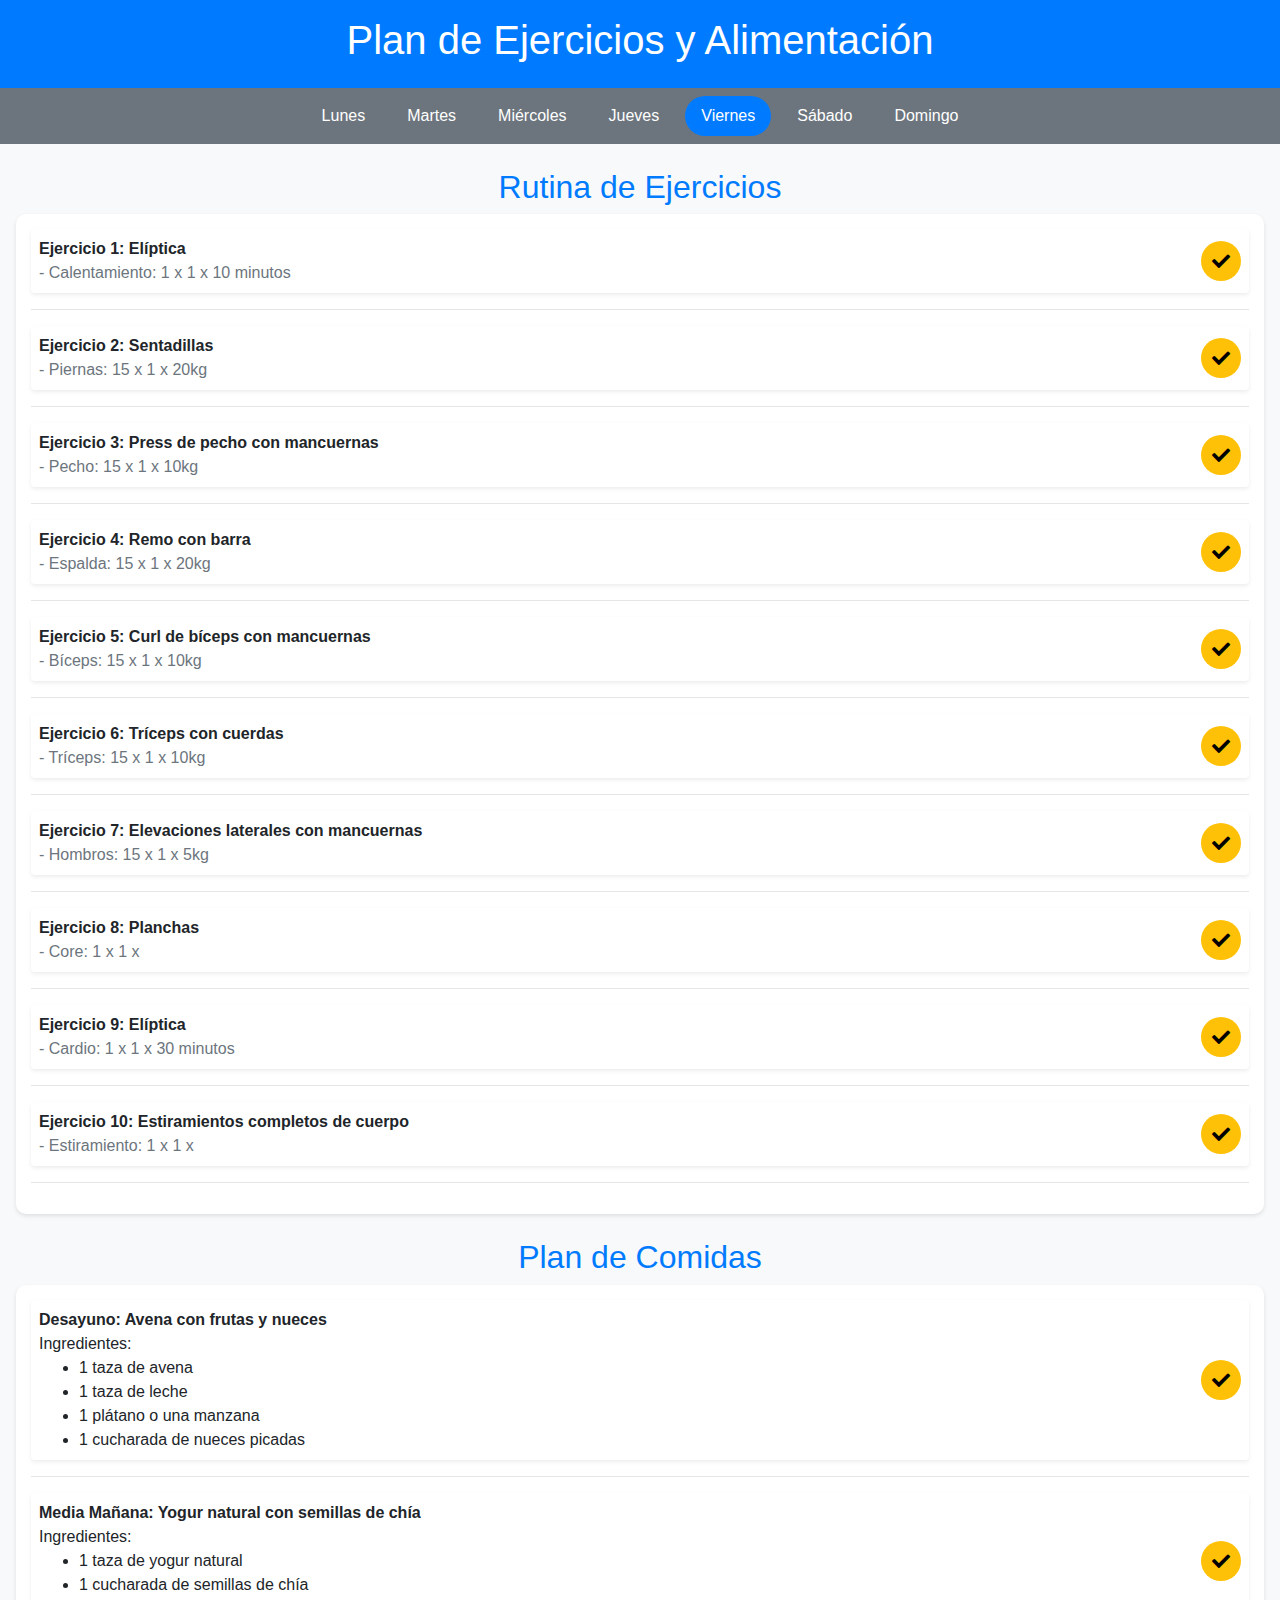
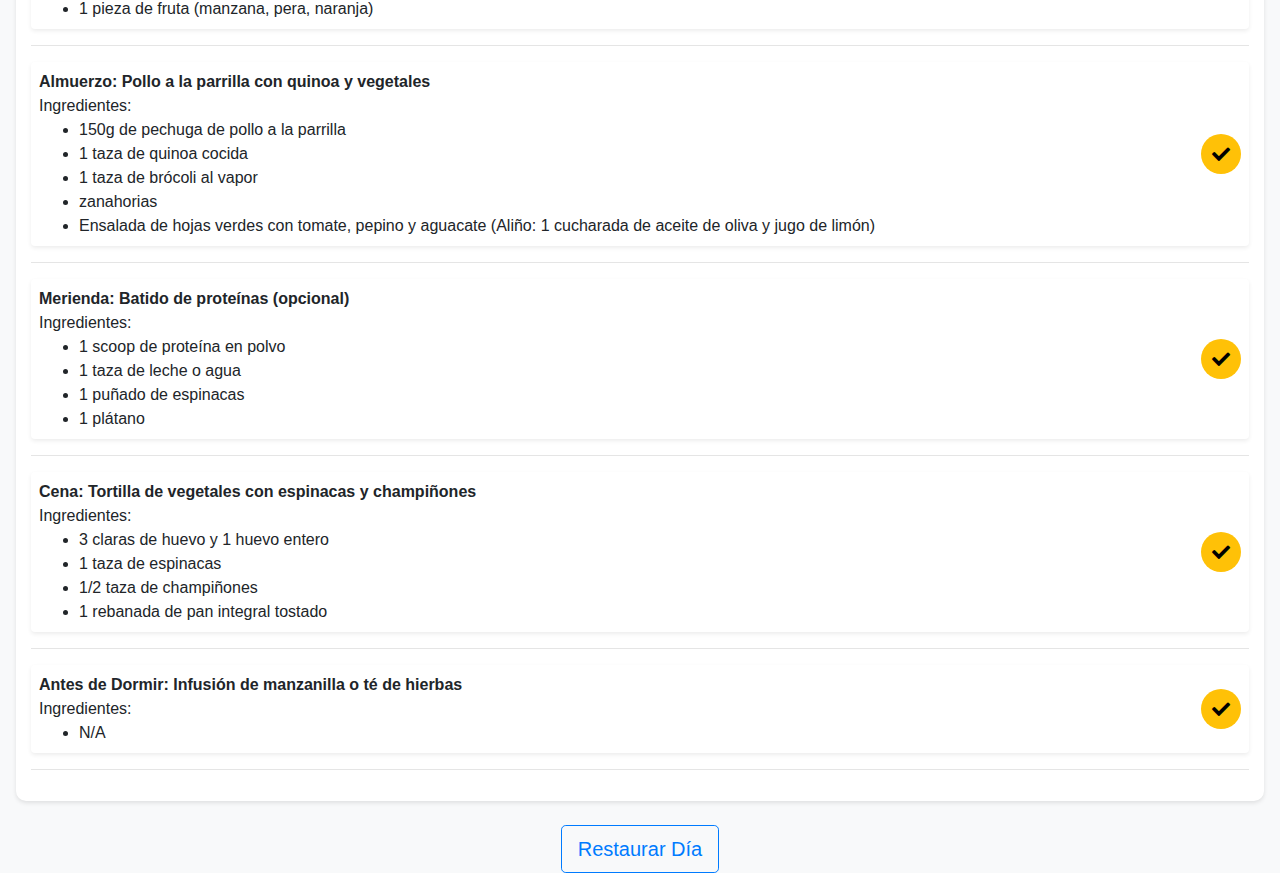
==== index.html @ 6c6f34b4 "change ui" ====
<!DOCTYPE html>
<html lang="es">
<head>
    <meta charset="UTF-8">
    <meta name="viewport" content="width=device-width, initial-scale=1.0">
    <title>Plan de Ejercicios y Alimentación</title>
    <link href="https://stackpath.bootstrapcdn.com/bootstrap/4.5.2/css/bootstrap.min.css" rel="stylesheet">
    <link href="css/styles.css" rel="stylesheet">

    <link href="https://stackpath.bootstrapcdn.com/bootstrap/4.5.2/css/bootstrap.min.css" rel="stylesheet">
    <link href="https://cdnjs.cloudflare.com/ajax/libs/font-awesome/5.15.4/css/all.min.css" rel="stylesheet"> <!-- Font Awesome -->
    <link href="css/styles.css" rel="stylesheet">
</head>
<body class="bg-light">
    <div class="container-fluid p-0">
        <div class="header bg-primary text-white text-center py-3">
            <h1>Plan de Ejercicios y Alimentación</h1>
        </div>

        <!-- Tabs para los días de la semana -->
        <div class="d-flex overflow-auto py-2 bg-secondary" id="dayTabsContainer">
            <ul class="nav nav-pills flex-row mx-auto" id="dayTabs" role="tablist"></ul>
        </div>

        <!-- Panel de Ejercicios -->
        <div class="mt-4 px-3">
            <h2 class="text-center text-primary">Rutina de Ejercicios</h2>
            <div id="exercisePanel" class="details"></div>
        </div>

        <!-- Panel de Comidas -->
        <div class="mt-4 px-3">
            <h2 class="text-center text-primary">Plan de Comidas</h2>
            <div id="foodPanel" class="details"></div>
        </div>

        <!-- Botón de restaurar -->
        <div class="text-center mt-4">
            <button id="restoreDayButton" class="btn btn-outline-primary btn-lg">Restaurar Día</button>
        </div>
    </div>

    <script src="https://code.jquery.com/jquery-3.5.1.slim.min.js"></script>
    <script src="https://cdn.jsdelivr.net/npm/@popperjs/core@2.9.2/dist/umd/popper.min.js"></script>
    <script src="https://stackpath.bootstrapcdn.com/bootstrap/4.5.2/js/bootstrap.min.js"></script>
    <script src="js/storage.js"></script>
    <script src="js/dayTabs.js"></script>
    <script src="js/panels.js"></script>
    <script src="js/common.js"></script>
    <script src="js/renderExerciseItem.js"></script>
    <script src="js/renderFoodItem.js"></script>
    <script src="js/main.js"></script>
</body>
</html>
---- css/styles.css ----
/* estilos generales */
body {
    background-color: #f8f9fa; /* color de fondo claro */
}

.header {
    background-color: #007bff; /* azul para encabezado */
}

.details {
    padding: 15px;
    border-radius: 10px;
    background-color: white;
    box-shadow: 0 2px 4px rgba(0, 0, 0, 0.1);
}

.btn-outline-primary {
    border-color: #007bff;
    color: #007bff;
}

.btn-outline-primary:hover {
    background-color: #007bff;
    color: white;
}

.nav-pills .nav-link {
    color: white;
    background-color: #6c757d;
    border-radius: 20px;
    margin: 0 5px;
}

.nav-pills .nav-link.active {
    background-color: #007bff;
}
/* estilos para los botones de estado */
.btn-pendiente, .btn-hecho, .btn-omitido {
    width: 40px;
    height: 40px;
    display: flex;
    align-items: center;
    justify-content: center;
    font-size: 18px;
}

.btn-pendiente {
    background-color: #ffc107;
    color: black;
    border-radius: 50%; /* Hacer el botón redondeado */
}

.btn-hecho {
    background-color: #28a745;
    color: white;
    border-radius: 50%; /* Hacer el botón redondeado */
}

.btn-omitido {
    background-color: #dc3545;
    color: white;
    border-radius: 50%; /* Hacer el botón redondeado */
}

.tachado {
    text-decoration: line-through;
}

/* estilos para la imagen de usuario */
#userImage {
    width: 40px;
    height: 40px;
    object-fit: cover;
    border-radius: 50%;
    margin: 10px;
}
---- css/styles.css ----
/* estilos generales */
body {
    background-color: #f8f9fa; /* color de fondo claro */
}

.header {
    background-color: #007bff; /* azul para encabezado */
}

.details {
    padding: 15px;
    border-radius: 10px;
    background-color: white;
    box-shadow: 0 2px 4px rgba(0, 0, 0, 0.1);
}

.btn-outline-primary {
    border-color: #007bff;
    color: #007bff;
}

.btn-outline-primary:hover {
    background-color: #007bff;
    color: white;
}

.nav-pills .nav-link {
    color: white;
    background-color: #6c757d;
    border-radius: 20px;
    margin: 0 5px;
}

.nav-pills .nav-link.active {
    background-color: #007bff;
}
/* estilos para los botones de estado */
.btn-pendiente, .btn-hecho, .btn-omitido {
    width: 40px;
    height: 40px;
    display: flex;
    align-items: center;
    justify-content: center;
    font-size: 18px;
}

.btn-pendiente {
    background-color: #ffc107;
    color: black;
    border-radius: 50%; /* Hacer el botón redondeado */
}

.btn-hecho {
    background-color: #28a745;
    color: white;
    border-radius: 50%; /* Hacer el botón redondeado */
}

.btn-omitido {
    background-color: #dc3545;
    color: white;
    border-radius: 50%; /* Hacer el botón redondeado */
}

.tachado {
    text-decoration: line-through;
}

/* estilos para la imagen de usuario */
#userImage {
    width: 40px;
    height: 40px;
    object-fit: cover;
    border-radius: 50%;
    margin: 10px;
}
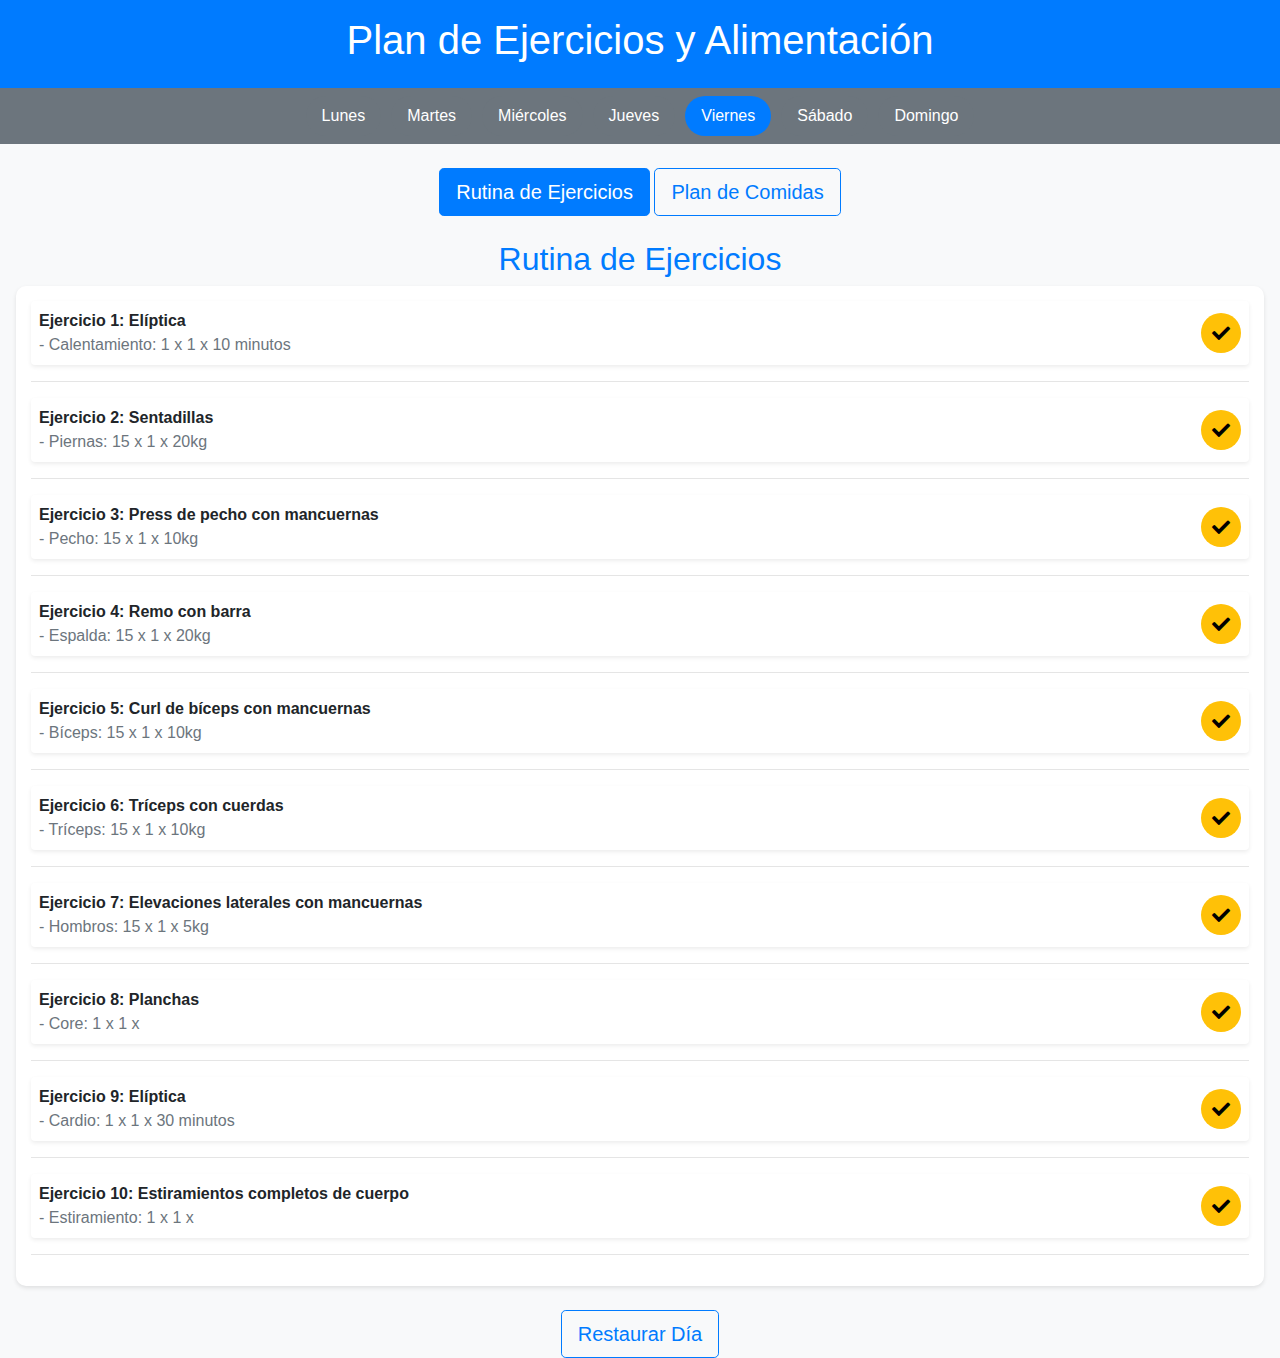
==== commit 72d11d7a: "arreglo de UI" ====
--- a/index.html
+++ b/index.html
@@ -5,10 +5,7 @@
     <meta name="viewport" content="width=device-width, initial-scale=1.0">
     <title>Plan de Ejercicios y Alimentación</title>
     <link href="https://stackpath.bootstrapcdn.com/bootstrap/4.5.2/css/bootstrap.min.css" rel="stylesheet">
-    <link href="css/styles.css" rel="stylesheet">
-
-    <link href="https://stackpath.bootstrapcdn.com/bootstrap/4.5.2/css/bootstrap.min.css" rel="stylesheet">
-    <link href="https://cdnjs.cloudflare.com/ajax/libs/font-awesome/5.15.4/css/all.min.css" rel="stylesheet"> <!-- Font Awesome -->
+    <link href="https://cdnjs.cloudflare.com/ajax/libs/font-awesome/5.15.4/css/all.min.css" rel="stylesheet">
     <link href="css/styles.css" rel="stylesheet">
 </head>
 <body class="bg-light">
@@ -22,14 +19,20 @@
             <ul class="nav nav-pills flex-row mx-auto" id="dayTabs" role="tablist"></ul>
         </div>
 
+        <!-- Botones para alternar entre paneles -->
+        <div class="text-center mt-4">
+            <button id="exerciseTabButton" class="btn btn-outline-primary btn-lg active">Rutina de Ejercicios</button>
+            <button id="foodTabButton" class="btn btn-outline-primary btn-lg">Plan de Comidas</button>
+        </div>
+
         <!-- Panel de Ejercicios -->
-        <div class="mt-4 px-3">
+        <div id="exercisePanelContainer" class="mt-4 px-3">
             <h2 class="text-center text-primary">Rutina de Ejercicios</h2>
             <div id="exercisePanel" class="details"></div>
         </div>
 
         <!-- Panel de Comidas -->
-        <div class="mt-4 px-3">
+        <div id="foodPanelContainer" class="mt-4 px-3 d-none">
             <h2 class="text-center text-primary">Plan de Comidas</h2>
             <div id="foodPanel" class="details"></div>
         </div>
@@ -51,4 +54,4 @@
     <script src="js/renderFoodItem.js"></script>
     <script src="js/main.js"></script>
 </body>
-</html>
+</html>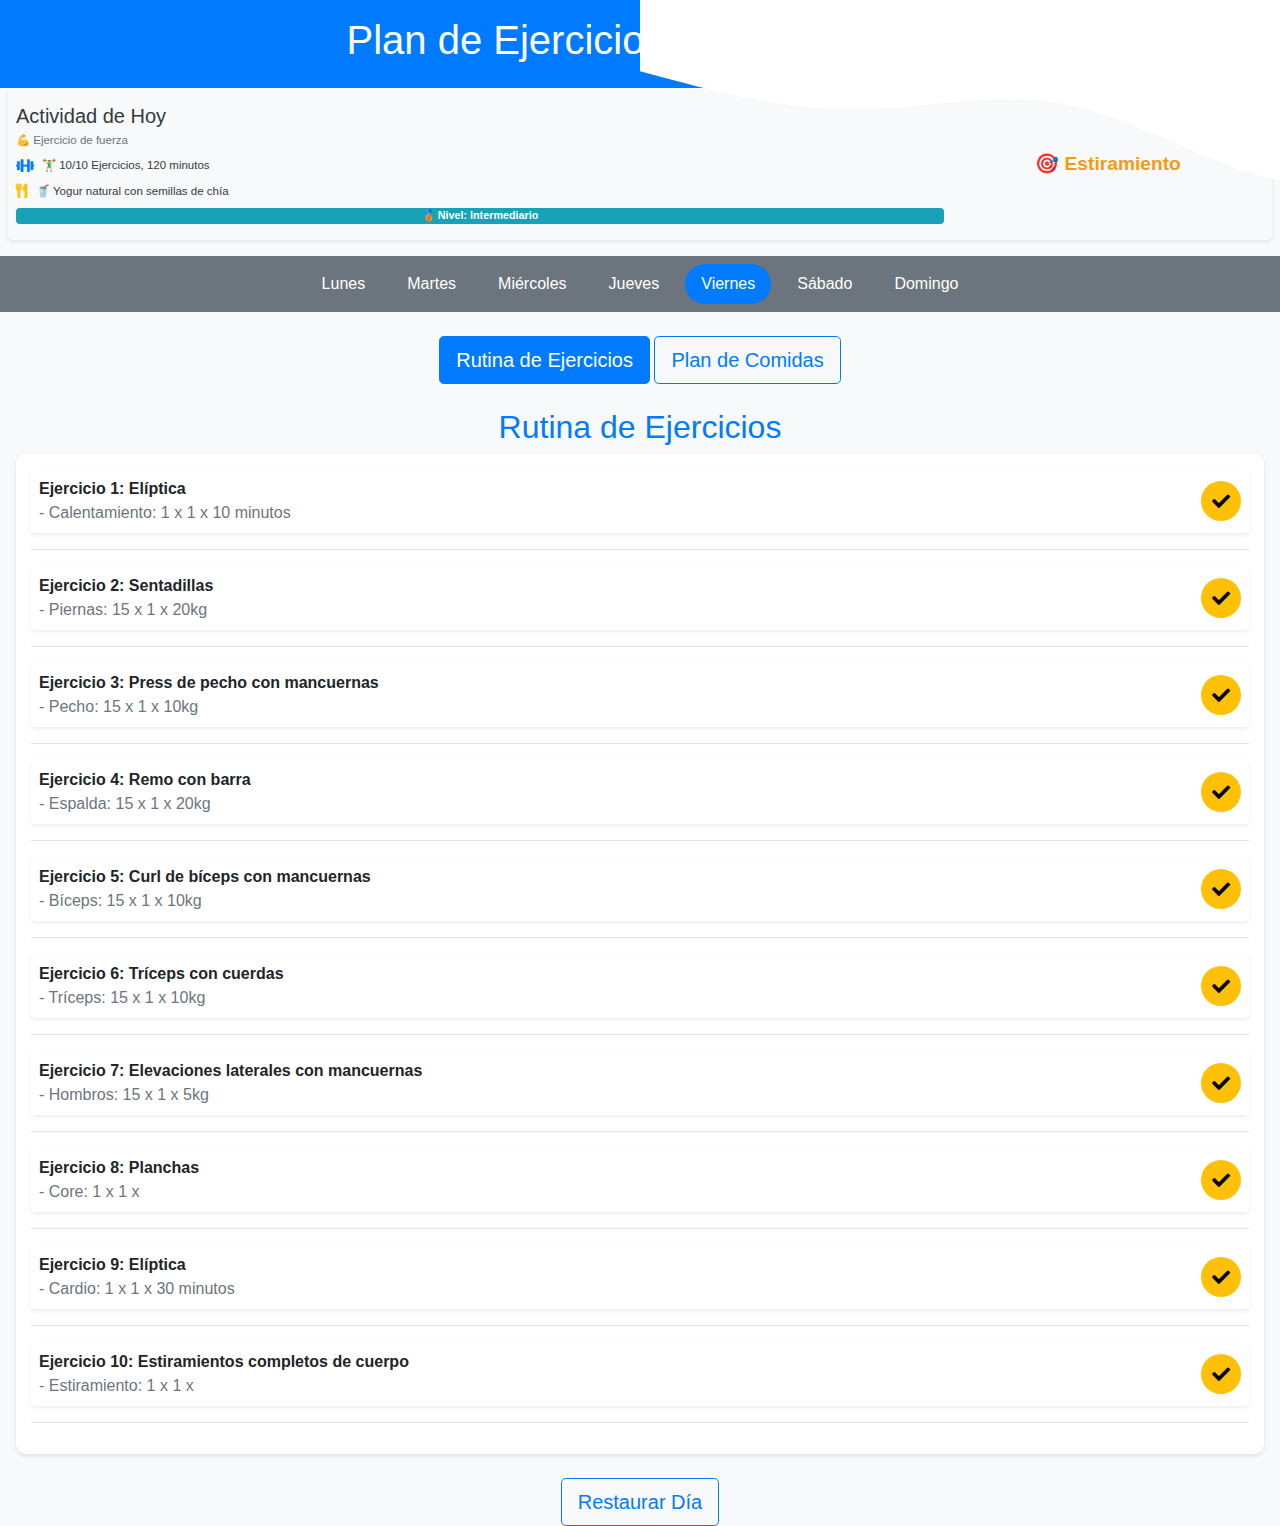
==== commit 8bd16c68: "arreglo de UI y dashboard" ====
--- a/index.html
+++ b/index.html
@@ -7,13 +7,43 @@
     <link href="https://stackpath.bootstrapcdn.com/bootstrap/4.5.2/css/bootstrap.min.css" rel="stylesheet">
     <link href="https://cdnjs.cloudflare.com/ajax/libs/font-awesome/5.15.4/css/all.min.css" rel="stylesheet">
     <link href="css/styles.css" rel="stylesheet">
+    <link href="https://cdnjs.cloudflare.com/ajax/libs/animate.css/4.1.1/animate.min.css" rel="stylesheet">
+    <link href="https://cdnjs.cloudflare.com/ajax/libs/animate.css/4.1.1/animate.min.css" rel="stylesheet">
 </head>
 <body class="bg-light">
     <div class="container-fluid p-0">
-        <div class="header bg-primary text-white text-center py-3">
-            <h1>Plan de Ejercicios y Alimentación</h1>
+        <div class="header bg-primary text-white text-center py-3 position-relative">
+            <!-- SVG de ondas para fondo dinámico -->
+            <svg class="position-absolute top-0 start-0 w-100" style="z-index: 0; transform: translateY(-30px);" viewBox="0 0 1440 320">
+                <path fill="#ffffff" fill-opacity="1" d="M0,96L40,106.7C80,117,160,139,240,138.7C320,139,400,117,480,133.3C560,149,640,203,720,218.7C800,235,880,213,960,197.3C1040,181,1120,171,1200,176C1280,181,1360,203,1400,213.3L1440,224L1440,0L1400,0C1360,0,1280,0,1200,0C1120,0,1040,0,960,0C880,0,800,0,720,0C640,0,560,0,480,0C400,0,320,0,240,0C160,0,80,0,40,0L0,0Z"></path>
+            </svg>
+            <h1 class="position-relative" style="z-index: 1;">Plan de Ejercicios y Alimentación</h1>
         </div>
-
+        <div class="dashboard bg-light text-dark py-3 px-2 rounded shadow-sm mx-2 mb-3" id="todayDashboard">
+            <div class="d-flex justify-content-between align-items-center">
+                <div class="w-75">
+                    <h5 class="mb-1" id="activityTitle">Actividad de Hoy</h5>
+                    <p class="small mb-0 text-muted" id="currentActivity">🏃‍♂️ Calculando actividad...</p>
+                    <div class="d-flex align-items-center mt-2">
+                        <i class="fas fa-dumbbell text-primary mr-2"></i>
+                        <span id="exerciseSummary" class="small">Cargando...</span>
+                    </div>
+                    <div class="d-flex align-items-center mt-2">
+                        <i class="fas fa-utensils text-warning mr-2"></i>
+                        <span id="foodSuggestion" class="small">Cargando...</span>
+                    </div>
+                    <!-- Información adicional en formato resumido -->
+                    <div id="additionalInfo" class="mt-2 d-flex flex-column">
+                        <!-- Aquí se actualizará con la información de nivel y alimentos difíciles -->
+                    </div>
+                </div>
+                <div class="w-25 text-center">
+                    <div id="objectiveAnimationContainer">
+                        <p id="objectiveText" class="objective-animated pulse-animation mb-0">🎯 Calculando objetivo...</p>
+                    </div>
+                </div>
+            </div>
+        </div>
         <!-- Tabs para los días de la semana -->
         <div class="d-flex overflow-auto py-2 bg-secondary" id="dayTabsContainer">
             <ul class="nav nav-pills flex-row mx-auto" id="dayTabs" role="tablist"></ul>
--- a/css/styles.css
+++ b/css/styles.css
@@ -74,3 +74,69 @@
     border-radius: 50%;
     margin: 10px;
 }
+
+/* Estilos de animación para el objetivo */
+.objective-animated {
+    font-size: 1.5rem;
+    font-weight: bold;
+    color: #333;
+    animation-duration: 2s;
+    animation-iteration-count: infinite;
+    display: inline-block;
+}
+
+/* Animación personalizada usando animate.css */
+@keyframes pulse {
+    0% {
+        transform: scale(1);
+        color: #333;
+    }
+    50% {
+        transform: scale(1.2);
+        color: #f39c12; /* Cambia el color para hacerla más llamativa */
+    }
+    100% {
+        transform: scale(1);
+        color: #333;
+    }
+}
+
+.pulse-animation {
+    animation-name: pulse;
+    animation-timing-function: ease-in-out;
+}
+
+/* Estilos de resumen para móvil */
+.dashboard {
+    font-size: 0.9rem;
+    padding: 1rem;
+}
+
+.objective-animated {
+    font-size: 1.2rem;
+    font-weight: bold;
+    color: #f39c12;
+    animation-duration: 2s;
+    animation-iteration-count: infinite;
+}
+
+/* Mejora de las animaciones */
+@keyframes pulse {
+    0% {
+        transform: scale(1);
+        color: #333;
+    }
+    50% {
+        transform: scale(1.2);
+        color: #f39c12;
+    }
+    100% {
+        transform: scale(1);
+        color: #333;
+    }
+}
+
+.pulse-animation {
+    animation-name: pulse;
+    animation-timing-function: ease-in-out;
+}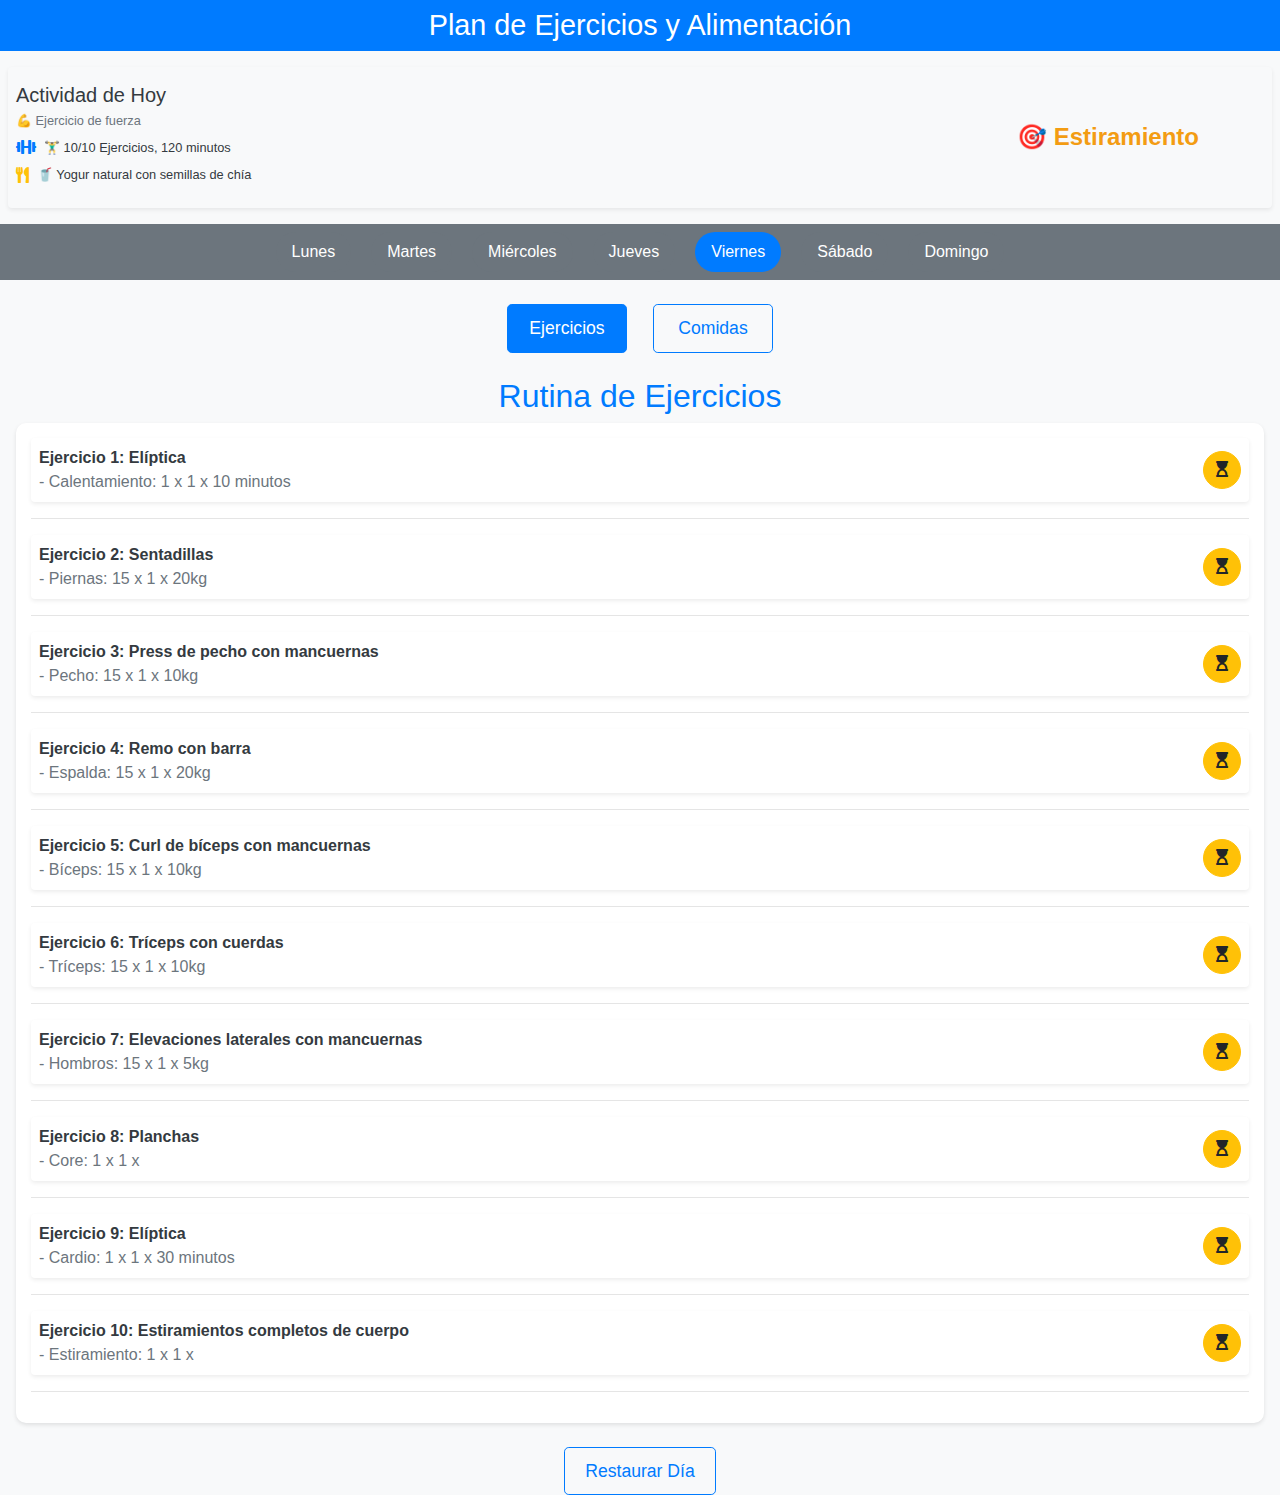
==== commit 08c4973c: "arreglo UI" ====
--- a/index.html
+++ b/index.html
@@ -1,5 +1,6 @@
 <!DOCTYPE html>
 <html lang="es">
+
 <head>
     <meta charset="UTF-8">
     <meta name="viewport" content="width=device-width, initial-scale=1.0">
@@ -10,18 +11,16 @@
     <link href="https://cdnjs.cloudflare.com/ajax/libs/animate.css/4.1.1/animate.min.css" rel="stylesheet">
     <link href="https://cdnjs.cloudflare.com/ajax/libs/animate.css/4.1.1/animate.min.css" rel="stylesheet">
 </head>
+
 <body class="bg-light">
     <div class="container-fluid p-0">
-        <div class="header bg-primary text-white text-center py-3 position-relative">
-            <!-- SVG de ondas para fondo dinámico -->
-            <svg class="position-absolute top-0 start-0 w-100" style="z-index: 0; transform: translateY(-30px);" viewBox="0 0 1440 320">
-                <path fill="#ffffff" fill-opacity="1" d="M0,96L40,106.7C80,117,160,139,240,138.7C320,139,400,117,480,133.3C560,149,640,203,720,218.7C800,235,880,213,960,197.3C1040,181,1120,171,1200,176C1280,181,1360,203,1400,213.3L1440,224L1440,0L1400,0C1360,0,1280,0,1200,0C1120,0,1040,0,960,0C880,0,800,0,720,0C640,0,560,0,480,0C400,0,320,0,240,0C160,0,80,0,40,0L0,0Z"></path>
-            </svg>
-            <h1 class="position-relative" style="z-index: 1;">Plan de Ejercicios y Alimentación</h1>
+        <!-- Rediseño del encabezado para ser más pequeño y minimalista -->
+        <div class="header bg-primary text-white text-center py-2 position-relative">
+            <h2 class="position-relative m-0" style="z-index: 1; font-size: 1.8rem;">Plan de Ejercicios y Alimentación</h2>
         </div>
         <div class="dashboard bg-light text-dark py-3 px-2 rounded shadow-sm mx-2 mb-3" id="todayDashboard">
             <div class="d-flex justify-content-between align-items-center">
-                <div class="w-75">
+                <div class="w-75 pr-3"> <!-- Añadir margen interno derecho para mejor distribución -->
                     <h5 class="mb-1" id="activityTitle">Actividad de Hoy</h5>
                     <p class="small mb-0 text-muted" id="currentActivity">🏃‍♂️ Calculando actividad...</p>
                     <div class="d-flex align-items-center mt-2">
@@ -32,10 +31,7 @@
                         <i class="fas fa-utensils text-warning mr-2"></i>
                         <span id="foodSuggestion" class="small">Cargando...</span>
                     </div>
-                    <!-- Información adicional en formato resumido -->
-                    <div id="additionalInfo" class="mt-2 d-flex flex-column">
-                        <!-- Aquí se actualizará con la información de nivel y alimentos difíciles -->
-                    </div>
+                    <div id="additionalInfo" class="mt-2 d-flex flex-column"></div>
                 </div>
                 <div class="w-25 text-center">
                     <div id="objectiveAnimationContainer">
@@ -45,14 +41,15 @@
             </div>
         </div>
         <!-- Tabs para los días de la semana -->
-        <div class="d-flex overflow-auto py-2 bg-secondary" id="dayTabsContainer">
-            <ul class="nav nav-pills flex-row mx-auto" id="dayTabs" role="tablist"></ul>
+        <!-- Ajusta la barra de tabs para mejorar el deslizamiento en dispositivos móviles -->
+        <div class="d-flex overflow-auto py-2 bg-secondary" id="dayTabsContainer" style="white-space: nowrap;">
+            <ul class="nav nav-pills flex-nowrap mx-auto" id="dayTabs" role="tablist"></ul>
         </div>
 
         <!-- Botones para alternar entre paneles -->
-        <div class="text-center mt-4">
-            <button id="exerciseTabButton" class="btn btn-outline-primary btn-lg active">Rutina de Ejercicios</button>
-            <button id="foodTabButton" class="btn btn-outline-primary btn-lg">Plan de Comidas</button>
+        <div class="d-flex justify-content-center mt-4" id="tabButtonContainer">
+            <button id="exerciseTabButton" class="btn btn-outline-primary btn-lg active mx-2">Ejercicios</button>
+            <button id="foodTabButton" class="btn btn-outline-primary btn-lg mx-2">Comidas</button>
         </div>
 
         <!-- Panel de Ejercicios -->
@@ -77,11 +74,18 @@
     <script src="https://cdn.jsdelivr.net/npm/@popperjs/core@2.9.2/dist/umd/popper.min.js"></script>
     <script src="https://stackpath.bootstrapcdn.com/bootstrap/4.5.2/js/bootstrap.min.js"></script>
     <script src="js/storage.js"></script>
+    <script src="js/helpers.js"></script>
+    <script src="js/fetchData.js"></script>
+    <script src="js/dashboard.js"></script>
+    <script src="js/tabSwitching.js"></script>
+    <script src="js/userProgress.js"></script>
+    <script src="js/statusHandlers.js"></script>
+    <script src="js/main.js"></script>
     <script src="js/dayTabs.js"></script>
     <script src="js/panels.js"></script>
     <script src="js/common.js"></script>
     <script src="js/renderExerciseItem.js"></script>
     <script src="js/renderFoodItem.js"></script>
-    <script src="js/main.js"></script>
 </body>
+
 </html>--- a/css/styles.css
+++ b/css/styles.css
@@ -1,12 +1,27 @@
-/* estilos generales */
+/* css/styles.css */
+/* Estilos generales */
 body {
-    background-color: #f8f9fa; /* color de fondo claro */
-}
-
+    background-color: #f8f9fa;
+    color: #343a40;
+    margin: 0;
+    font-family: 'Arial', sans-serif;
+}
+
+/* Encabezado */
 .header {
-    background-color: #007bff; /* azul para encabezado */
-}
-
+    background-color: #007bff;
+    color: white;
+    padding: 10px 0;
+    margin-bottom: 1rem;
+    text-align: center;
+}
+
+.header h2 {
+    font-size: 1.8rem;
+    margin: 0;
+}
+
+/* Detalles */
 .details {
     padding: 15px;
     border-radius: 10px;
@@ -14,129 +29,175 @@
     box-shadow: 0 2px 4px rgba(0, 0, 0, 0.1);
 }
 
+/* Botones principales */
 .btn-outline-primary {
     border-color: #007bff;
     color: #007bff;
-}
-
+    font-size: 1.1rem;
+    padding: 10px 20px;
+    transition: background-color 0.3s, color 0.3s;
+}
+
+.btn-outline-primary.active,
 .btn-outline-primary:hover {
     background-color: #007bff;
     color: white;
 }
 
-.nav-pills .nav-link {
-    color: white;
-    background-color: #6c757d;
-    border-radius: 20px;
-    margin: 0 5px;
-}
-
-.nav-pills .nav-link.active {
-    background-color: #007bff;
-}
-/* estilos para los botones de estado */
+/* Botones de estado */
 .btn-pendiente, .btn-hecho, .btn-omitido {
-    width: 40px;
-    height: 40px;
+    width: 50px;
+    height: 50px;
+    font-size: 20px;
+    margin: 5px;
     display: flex;
     align-items: center;
     justify-content: center;
-    font-size: 18px;
+    border-radius: 50%;
+    transition: transform 0.2s;
 }
 
 .btn-pendiente {
     background-color: #ffc107;
     color: black;
-    border-radius: 50%; /* Hacer el botón redondeado */
 }
 
 .btn-hecho {
     background-color: #28a745;
     color: white;
-    border-radius: 50%; /* Hacer el botón redondeado */
 }
 
 .btn-omitido {
     background-color: #dc3545;
     color: white;
-    border-radius: 50%; /* Hacer el botón redondeado */
-}
-
-.tachado {
-    text-decoration: line-through;
-}
-
-/* estilos para la imagen de usuario */
-#userImage {
-    width: 40px;
-    height: 40px;
-    object-fit: cover;
-    border-radius: 50%;
-    margin: 10px;
-}
-
-/* Estilos de animación para el objetivo */
+}
+
+.btn-pendiente:hover, .btn-hecho:hover, .btn-omitido:hover {
+    transform: scale(1.1);
+}
+
+/* Tabs de navegación */
+.nav-pills .nav-link {
+    color: white;
+    background-color: #6c757d;
+    border-radius: 30px;
+    margin: 0 5px;
+    padding: 8px 16px;
+    font-size: 1rem;
+    white-space: nowrap;
+}
+
+.nav-pills .nav-link.active {
+    background-color: #007bff;
+}
+
+/* Animaciones */
 .objective-animated {
     font-size: 1.5rem;
-    font-weight: bold;
-    color: #333;
-    animation-duration: 2s;
-    animation-iteration-count: infinite;
-    display: inline-block;
-}
-
-/* Animación personalizada usando animate.css */
-@keyframes pulse {
-    0% {
-        transform: scale(1);
-        color: #333;
-    }
-    50% {
-        transform: scale(1.2);
-        color: #f39c12; /* Cambia el color para hacerla más llamativa */
-    }
-    100% {
-        transform: scale(1);
-        color: #333;
-    }
-}
-
-.pulse-animation {
-    animation-name: pulse;
-    animation-timing-function: ease-in-out;
-}
-
-/* Estilos de resumen para móvil */
-.dashboard {
-    font-size: 0.9rem;
-    padding: 1rem;
-}
-
-.objective-animated {
-    font-size: 1.2rem;
     font-weight: bold;
     color: #f39c12;
     animation-duration: 2s;
     animation-iteration-count: infinite;
-}
-
-/* Mejora de las animaciones */
+    display: inline-block;
+}
+
 @keyframes pulse {
     0% {
         transform: scale(1);
-        color: #333;
+        color: #f39c12;
     }
     50% {
         transform: scale(1.2);
-        color: #f39c12;
+        color: #007bff;
     }
     100% {
         transform: scale(1);
-        color: #333;
+        color: #f39c12;
     }
 }
 
 .pulse-animation {
     animation-name: pulse;
     animation-timing-function: ease-in-out;
+}
+
+/* Contenedor de tabs */
+#dayTabsContainer {
+    overflow-x: auto;
+    -webkit-overflow-scrolling: touch;
+}
+
+#dayTabs {
+    display: flex;
+    flex-wrap: nowrap;
+    gap: 10px;
+}
+
+/* Botones alineados horizontalmente */
+#tabButtonContainer {
+    display: flex;
+    justify-content: center;
+    align-items: center;
+    gap: 10px;
+    margin-bottom: 15px;
+}
+
+#tabButtonContainer button {
+    flex: 0 1 auto;
+    min-width: 120px;
+    margin: 0;
+    white-space: nowrap;
+}
+
+/* Estilos responsivos */
+@media (max-width: 768px) { /* Tablets y pantallas pequeñas */
+    .header h2 {
+        font-size: 1.5rem;
+    }
+
+    .btn-outline-primary {
+        width: 100%;
+        margin-bottom: 10px; /* Espacio entre botones cuando están en columna */
+    }
+
+    .objective-animated {
+        font-size: 1.2rem;
+    }
+
+    #tabButtonContainer button {
+        flex: 0 1 auto; /* Los botones tendrán un tamaño flexible basado en el contenido */
+        min-width: 120px; /* Ancho mínimo para cada botón */
+        margin: 0; /* Asegura que no haya margen adicional */
+        white-space: nowrap; /* Evita que el texto se divida en múltiples líneas */
+    }
+    
+    
+}
+
+@media (max-width: 576px) { /* Smartphones y pantallas muy pequeñas */
+    .header h2 {
+        font-size: 1.2rem;
+    }
+
+    .dashboard {
+        font-size: 0.9rem;
+        padding: 0.5rem;
+    }
+
+    .btn-pendiente, .btn-hecho, .btn-omitido {
+        width: 40px;
+        height: 40px;
+        font-size: 16px;
+    }
+
+    .objective-animated {
+        font-size: 1rem;
+    }
+    #tabButtonContainer button {
+        flex: 0 1 auto; /* Los botones tendrán un tamaño flexible basado en el contenido */
+        min-width: 120px; /* Ancho mínimo para cada botón */
+        margin: 0; /* Asegura que no haya margen adicional */
+        white-space: nowrap; /* Evita que el texto se divida en múltiples líneas */
+    }
+    
 }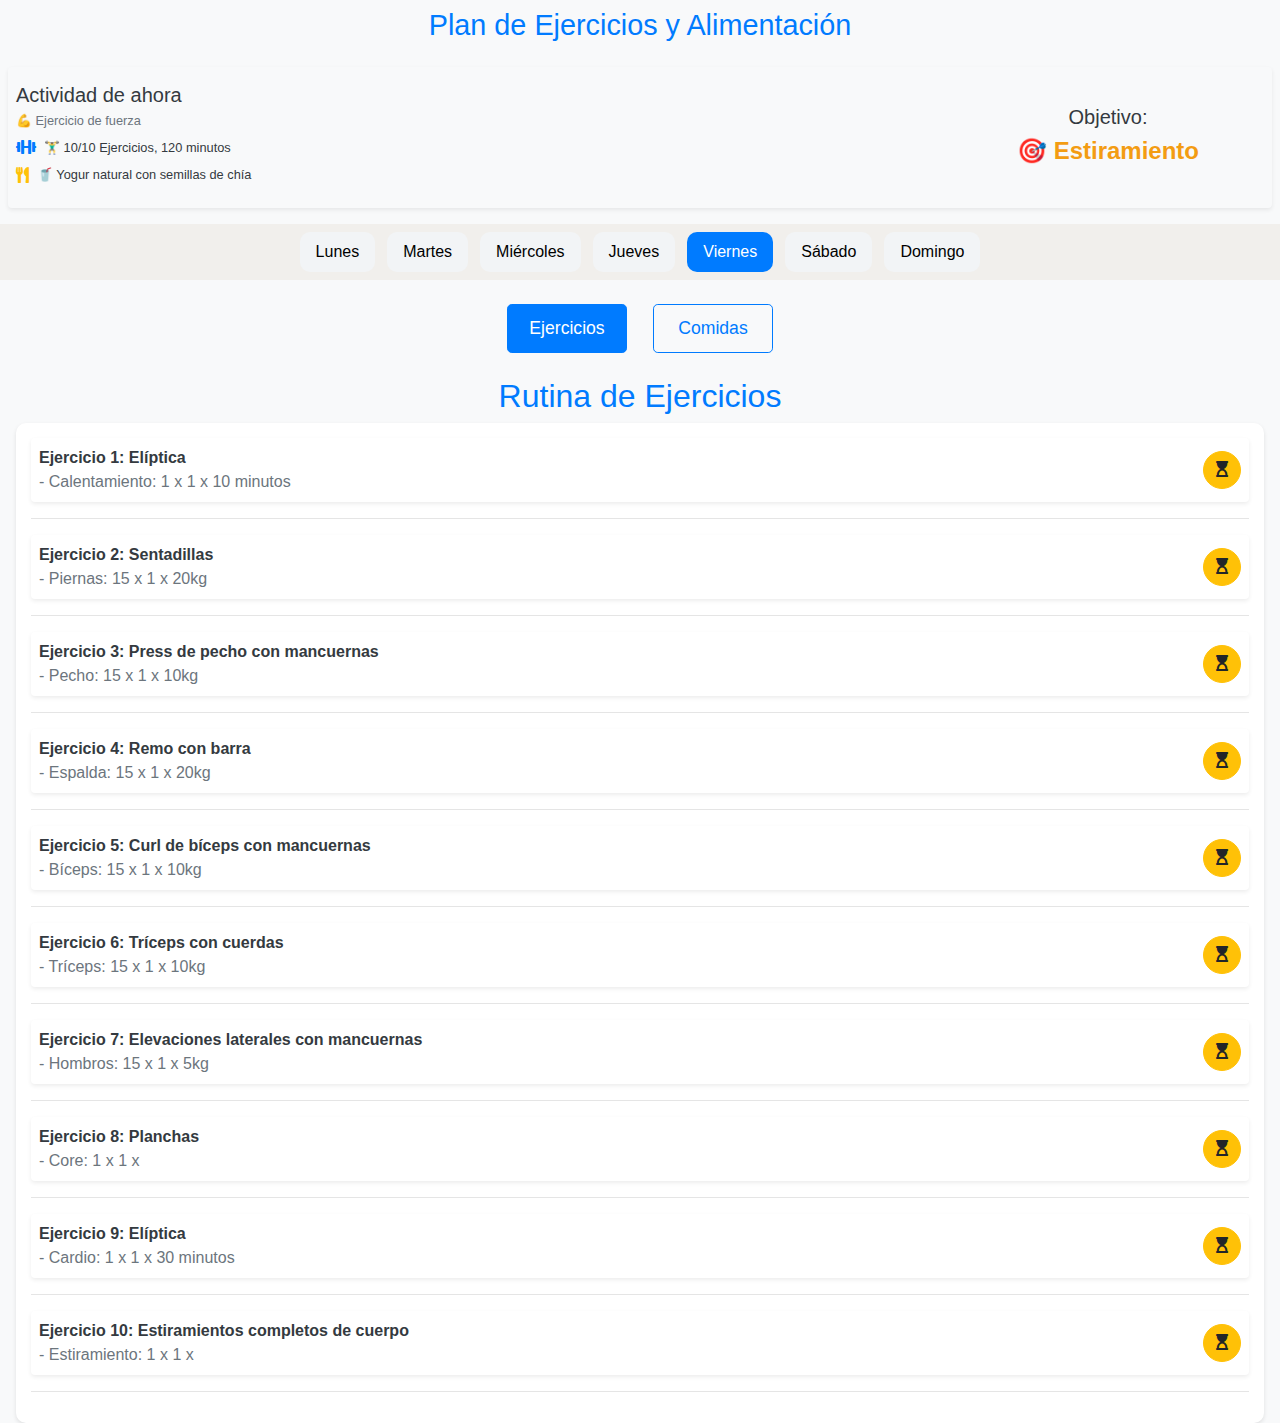
==== commit 47b720cb: "rechange error with status" ====
--- a/index.html
+++ b/index.html
@@ -15,13 +15,13 @@
 <body class="bg-light">
     <div class="container-fluid p-0">
         <!-- Rediseño del encabezado para ser más pequeño y minimalista -->
-        <div class="header bg-primary text-white text-center py-2 position-relative">
+        <div class="header text-center py-2 position-relative">
             <h2 class="position-relative m-0" style="z-index: 1; font-size: 1.8rem;">Plan de Ejercicios y Alimentación</h2>
         </div>
         <div class="dashboard bg-light text-dark py-3 px-2 rounded shadow-sm mx-2 mb-3" id="todayDashboard">
             <div class="d-flex justify-content-between align-items-center">
                 <div class="w-75 pr-3"> <!-- Añadir margen interno derecho para mejor distribución -->
-                    <h5 class="mb-1" id="activityTitle">Actividad de Hoy</h5>
+                    <h5 class="mb-1" id="activityTitle">Actividad de ahora</h5>
                     <p class="small mb-0 text-muted" id="currentActivity">🏃‍♂️ Calculando actividad...</p>
                     <div class="d-flex align-items-center mt-2">
                         <i class="fas fa-dumbbell text-primary mr-2"></i>
@@ -34,6 +34,7 @@
                     <div id="additionalInfo" class="mt-2 d-flex flex-column"></div>
                 </div>
                 <div class="w-25 text-center">
+                    <h5 class="mb-1" id="activityTitle">Objetivo:</h5>
                     <div id="objectiveAnimationContainer">
                         <p id="objectiveText" class="objective-animated pulse-animation mb-0">🎯 Calculando objetivo...</p>
                     </div>
@@ -42,7 +43,7 @@
         </div>
         <!-- Tabs para los días de la semana -->
         <!-- Ajusta la barra de tabs para mejorar el deslizamiento en dispositivos móviles -->
-        <div class="d-flex overflow-auto py-2 bg-secondary" id="dayTabsContainer" style="white-space: nowrap;">
+        <div class="d-flex overflow-auto py-2" id="dayTabsContainer" style="white-space: nowrap;">
             <ul class="nav nav-pills flex-nowrap mx-auto" id="dayTabs" role="tablist"></ul>
         </div>
 
@@ -64,10 +65,6 @@
             <div id="foodPanel" class="details"></div>
         </div>
 
-        <!-- Botón de restaurar -->
-        <div class="text-center mt-4">
-            <button id="restoreDayButton" class="btn btn-outline-primary btn-lg">Restaurar Día</button>
-        </div>
     </div>
 
     <script src="https://code.jquery.com/jquery-3.5.1.slim.min.js"></script>
--- a/css/styles.css
+++ b/css/styles.css
@@ -9,8 +9,7 @@
 
 /* Encabezado */
 .header {
-    background-color: #007bff;
-    color: white;
+    color: #007bff;
     padding: 10px 0;
     margin-bottom: 1rem;
     text-align: center;
@@ -78,10 +77,10 @@
 
 /* Tabs de navegación */
 .nav-pills .nav-link {
-    color: white;
-    background-color: #6c757d;
-    border-radius: 30px;
-    margin: 0 5px;
+    color: black;
+    background-color: #f2f4f6;
+    border-radius: 10px;
+    margin: 0 1px;
     padding: 8px 16px;
     font-size: 1rem;
     white-space: nowrap;
@@ -125,12 +124,14 @@
 #dayTabsContainer {
     overflow-x: auto;
     -webkit-overflow-scrolling: touch;
+    background-color: rgb(241, 239, 236);
 }
 
 #dayTabs {
     display: flex;
     flex-wrap: nowrap;
     gap: 10px;
+    
 }
 
 /* Botones alineados horizontalmente */
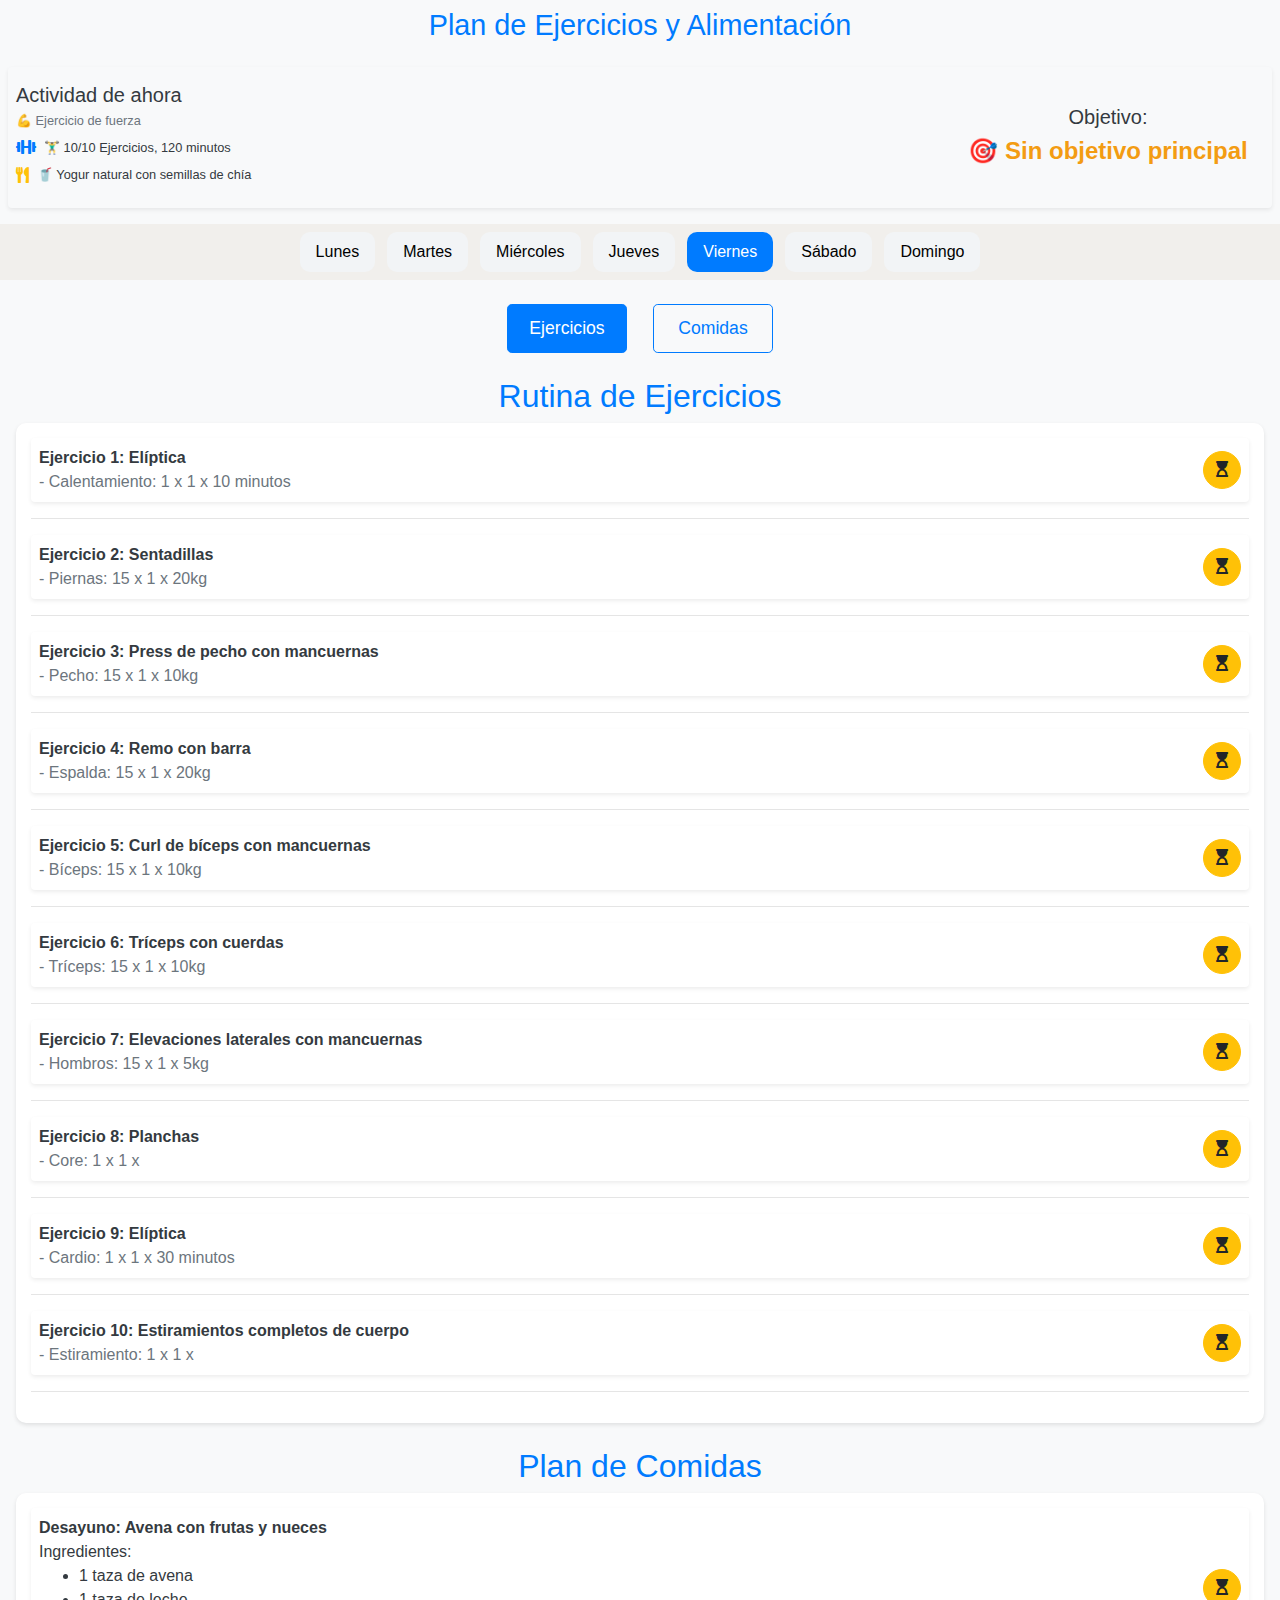
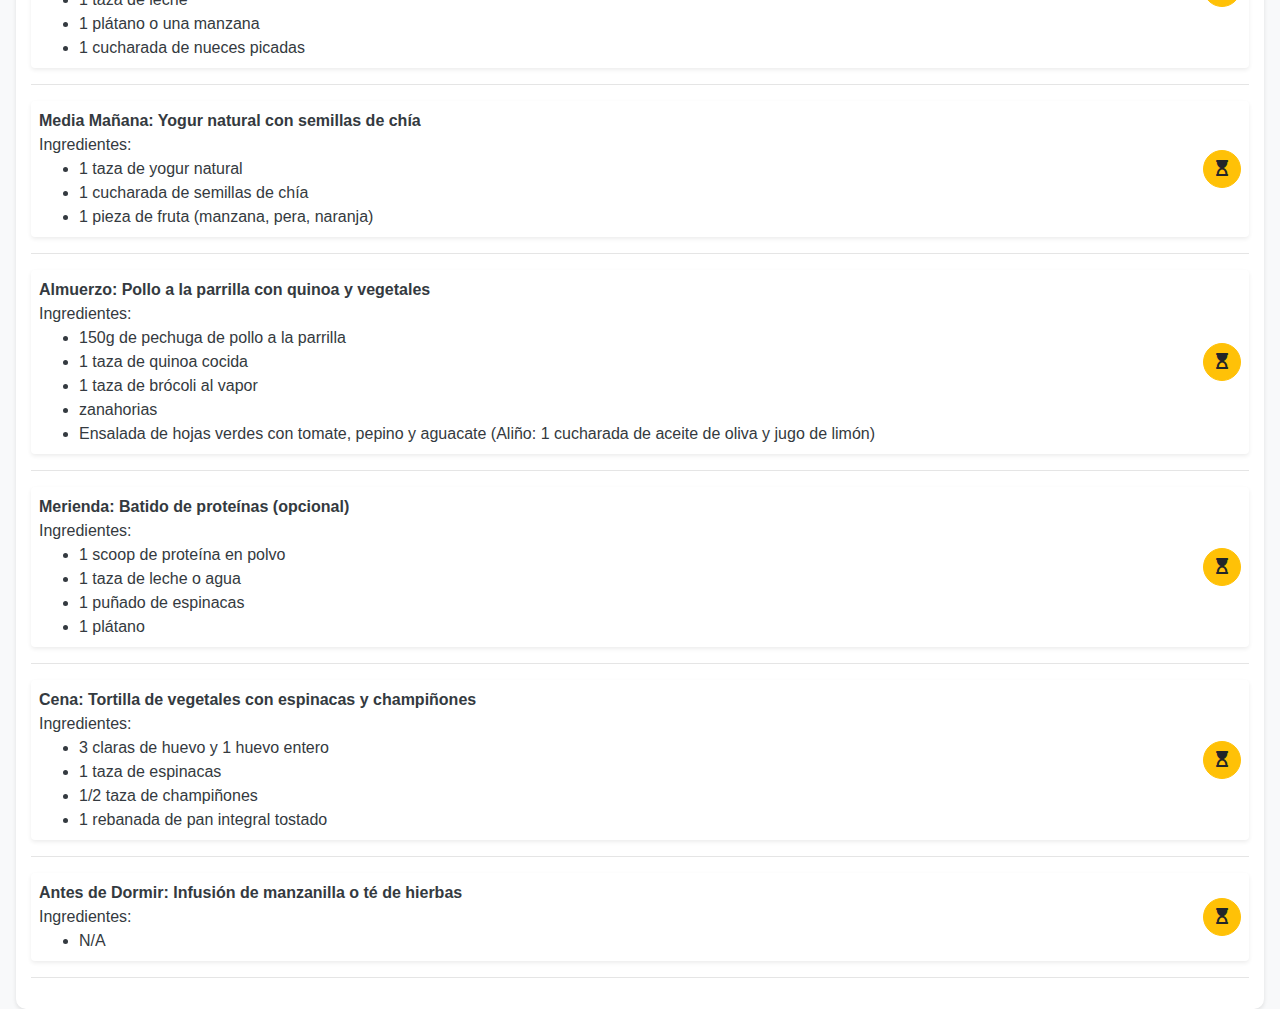
==== commit d600dd49: "fixed error with food no visible" ====
--- a/index.html
+++ b/index.html
@@ -60,7 +60,7 @@
         </div>
 
         <!-- Panel de Comidas -->
-        <div id="foodPanelContainer" class="mt-4 px-3 d-none">
+        <div id="foodPanelContainer" class="mt-4 px-3">
             <h2 class="text-center text-primary">Plan de Comidas</h2>
             <div id="foodPanel" class="details"></div>
         </div>
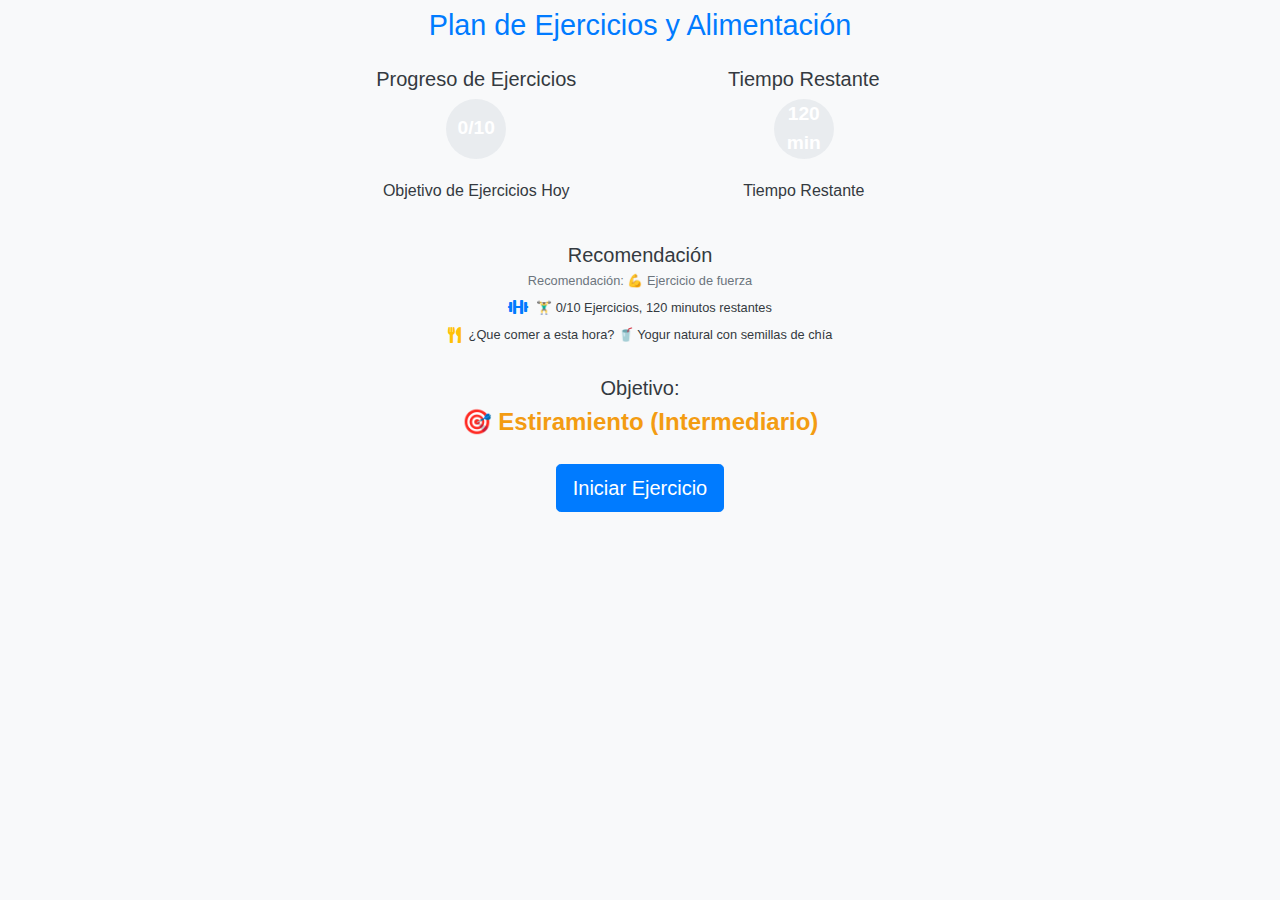
==== commit a754fd62: "dashboard agregado" ====
--- a/index.html
+++ b/index.html
@@ -8,8 +8,6 @@
     <link href="https://stackpath.bootstrapcdn.com/bootstrap/4.5.2/css/bootstrap.min.css" rel="stylesheet">
     <link href="https://cdnjs.cloudflare.com/ajax/libs/font-awesome/5.15.4/css/all.min.css" rel="stylesheet">
     <link href="css/styles.css" rel="stylesheet">
-    <link href="https://cdnjs.cloudflare.com/ajax/libs/animate.css/4.1.1/animate.min.css" rel="stylesheet">
-    <link href="https://cdnjs.cloudflare.com/ajax/libs/animate.css/4.1.1/animate.min.css" rel="stylesheet">
 </head>
 
 <body class="bg-light">
@@ -18,53 +16,102 @@
         <div class="header text-center py-2 position-relative">
             <h2 class="position-relative m-0" style="z-index: 1; font-size: 1.8rem;">Plan de Ejercicios y Alimentación</h2>
         </div>
-        <div class="dashboard bg-light text-dark py-3 px-2 rounded shadow-sm mx-2 mb-3" id="todayDashboard">
-            <div class="d-flex justify-content-between align-items-center">
-                <div class="w-75 pr-3"> <!-- Añadir margen interno derecho para mejor distribución -->
-                    <h5 class="mb-1" id="activityTitle">Actividad de ahora</h5>
-                    <p class="small mb-0 text-muted" id="currentActivity">🏃‍♂️ Calculando actividad...</p>
-                    <div class="d-flex align-items-center mt-2">
+        
+        <!-- Pantalla del Dashboard -->
+        <div id="dashboardScreen">
+            <!-- Dashboard principal -->
+            <div class="row justify-content-center mb-4">
+                <!-- Sección de progreso -->
+                <div class="col-md-3 text-center">
+                    <h5>Progreso de Ejercicios</h5>
+                    <div class="progress-container d-flex justify-content-center">
+                        <div class="progress-circle small-circle" id="exerciseProgressCircle">
+                            <div class="circle-text" id="exerciseProgressText">4/4</div>
+                        </div>
+                    </div>
+                    <p>Objetivo de Ejercicios Hoy</p>
+                </div>
+
+                <div class="col-md-3 text-center">
+                    <h5>Tiempo Restante</h5>
+                    <div class="progress-container d-flex justify-content-center">
+                        <div class="progress-circle small-circle" id="timeProgressCircle">
+                            <div class="circle-text" id="timeProgressText">0 min</div>
+                        </div>
+                    </div>
+                    <p>Tiempo Restante</p>
+                </div>
+            </div>
+
+            <!-- Sección de recomendaciones -->
+            <div class="row justify-content-center mb-4">
+                <div class="col-md-6 text-center">
+                    <h5 class="mb-1" id="activityTitle">Recomendación</h5>
+                    <p class="small mb-0 text-muted" id="currentActivity">Recomendación: 🏃‍♂️ Cardio de tarde</p>
+                    <div class="d-flex align-items-center justify-content-center mt-2">
                         <i class="fas fa-dumbbell text-primary mr-2"></i>
-                        <span id="exerciseSummary" class="small">Cargando...</span>
+                        <span id="exerciseSummary" class="small">🏋️‍♂️ 4/4 Ejercicios, 0 minutos restantes</span>
                     </div>
-                    <div class="d-flex align-items-center mt-2">
+                    <div class="d-flex align-items-center justify-content-center mt-2">
                         <i class="fas fa-utensils text-warning mr-2"></i>
-                        <span id="foodSuggestion" class="small">Cargando...</span>
+                        <span id="foodSuggestion" class="small">🍌 Hummus con palitos de zanahoria y apio</span>
                     </div>
                     <div id="additionalInfo" class="mt-2 d-flex flex-column"></div>
                 </div>
-                <div class="w-25 text-center">
-                    <h5 class="mb-1" id="activityTitle">Objetivo:</h5>
+            </div>
+
+            <!-- Sección de objetivos -->
+            <div class="row justify-content-center mb-4">
+                <div class="col-md-4 text-center">
+                    <h5 class="mb-1">Objetivo:</h5>
                     <div id="objectiveAnimationContainer">
-                        <p id="objectiveText" class="objective-animated pulse-animation mb-0">🎯 Calculando objetivo...</p>
+                        <p id="objectiveText" class="objective-animated pulse-animation mb-0">🎯 General (Principiante)</p>
                     </div>
                 </div>
             </div>
-        </div>
-        <!-- Tabs para los días de la semana -->
-        <!-- Ajusta la barra de tabs para mejorar el deslizamiento en dispositivos móviles -->
-        <div class="d-flex overflow-auto py-2" id="dayTabsContainer" style="white-space: nowrap;">
-            <ul class="nav nav-pills flex-nowrap mx-auto" id="dayTabs" role="tablist"></ul>
+
+            <!-- Botón para iniciar ejercicios -->
+            <div class="text-center">
+                <button id="startExerciseButton" class="btn btn-primary btn-lg">Iniciar Ejercicio</button>
+            </div>
         </div>
 
-        <!-- Botones para alternar entre paneles -->
-        <div class="d-flex justify-content-center mt-4" id="tabButtonContainer">
-            <button id="exerciseTabButton" class="btn btn-outline-primary btn-lg active mx-2">Ejercicios</button>
-            <button id="foodTabButton" class="btn btn-outline-primary btn-lg mx-2">Comidas</button>
+        <!-- Pantalla de Listado de Ejercicios y Comidas -->
+        <div id="listScreen" style="display: none;">
+            <!-- Botón de regresar al dashboard -->
+            <div class="text-left p-2">
+                <button id="backButton" class="btn btn-secondary btn-sm">← Regresar</button>
+            </div>
+
+            <!-- Tabs para los días de la semana -->
+            <div class="d-flex overflow-auto py-2" id="dayTabsContainer" style="white-space: nowrap;">
+                <ul class="nav nav-pills flex-nowrap mx-auto" id="dayTabs" role="tablist">
+                    <!-- Pestañas de los días de la semana -->
+                </ul>
+            </div>
+
+            <!-- Botones para alternar entre paneles -->
+            <div class="d-flex justify-content-center mt-4" id="tabButtonContainer">
+                <button id="exerciseTabButton" class="btn btn-outline-primary btn-lg active mx-2">Ejercicios</button>
+                <button id="foodTabButton" class="btn btn-outline-primary btn-lg mx-2">Comidas</button>
+            </div>
+
+            <!-- Panel de Ejercicios -->
+            <div id="exercisePanelContainer" class="mt-4 px-3">
+                <h2 class="text-center text-primary">Rutina de Ejercicios</h2>
+                <div id="exercisePanel" class="details">
+                    <!-- Ejercicios renderizados dinámicamente -->
+                </div>
+            </div>
+
+            <!-- Panel de Comidas -->
+            <div id="foodPanelContainer" class="mt-4 px-3">
+                <h2 class="text-center text-primary">Plan de Comidas</h2>
+                <div id="foodPanel" class="details">
+                    <!-- Comidas renderizadas dinámicamente -->
+                </div>
+            </div>
         </div>
-
-        <!-- Panel de Ejercicios -->
-        <div id="exercisePanelContainer" class="mt-4 px-3">
-            <h2 class="text-center text-primary">Rutina de Ejercicios</h2>
-            <div id="exercisePanel" class="details"></div>
-        </div>
-
-        <!-- Panel de Comidas -->
-        <div id="foodPanelContainer" class="mt-4 px-3">
-            <h2 class="text-center text-primary">Plan de Comidas</h2>
-            <div id="foodPanel" class="details"></div>
-        </div>
-
     </div>
 
     <script src="https://code.jquery.com/jquery-3.5.1.slim.min.js"></script>
@@ -83,6 +130,18 @@
     <script src="js/common.js"></script>
     <script src="js/renderExerciseItem.js"></script>
     <script src="js/renderFoodItem.js"></script>
+
+    <script>
+        document.getElementById('startExerciseButton').addEventListener('click', function () {
+            document.getElementById('dashboardScreen').style.display = 'none';
+            document.getElementById('listScreen').style.display = 'block';
+        });
+
+        document.getElementById('backButton').addEventListener('click', function () {
+            document.getElementById('dashboardScreen').style.display = 'block';
+            document.getElementById('listScreen').style.display = 'none';
+        });
+    </script>
 </body>
 
 </html>--- a/css/styles.css
+++ b/css/styles.css
@@ -201,4 +201,71 @@
         white-space: nowrap; /* Evita que el texto se divida en múltiples líneas */
     }
     
+}
+/* Estilo para los progress circles */
+.progress-container {
+    display: flex;
+    flex-direction: column;
+    align-items: center;
+    margin-bottom: 20px;
+}
+
+.progress-circle {
+    width: 80px; /* Tamaño por defecto más pequeño */
+    height: 80px;
+    border-radius: 50%;
+    background: conic-gradient(#007bff 75%, #e9ecef 0%);
+    display: flex;
+    align-items: center;
+    justify-content: center;
+    position: relative;
+}
+
+.small-circle {
+    width: 60px;
+    height: 60px;
+}
+
+.circle-text {
+    position: absolute;
+    color: #fff;
+    font-size: 1.2rem;
+    font-weight: bold;
+}
+
+/* Ajustes para pantallas pequeñas (móviles) */
+@media (max-width: 576px) {
+    .progress-container {
+        flex-direction: row; /* Coloca los círculos de progreso en la misma fila */
+        justify-content: space-around; /* Espacio entre los círculos */
+        width: 100%; /* Asegura que ocupen el ancho completo */
+        margin-bottom: 10px; /* Reduce el margen para pantallas pequeñas */
+    }
+
+    .progress-circle,
+    .small-circle {
+        width: 70px; /* Tamaño adecuado para pantallas pequeñas */
+        height: 70px;
+    }
+
+    .circle-text {
+        font-size: 1rem; /* Ajusta el tamaño del texto para pantallas pequeñas */
+    }
+
+    .row {
+        margin: 0; /* Elimina márgenes adicionales en pantallas pequeñas */
+        padding: 0; /* Elimina relleno adicional */
+    }
+
+    .col-md-4,
+    .col-md-3,
+    .col-md-6 {
+        width: 100%; /* Asegura que todas las columnas ocupen el ancho completo en pantallas pequeñas */
+        padding: 5px; /* Ajusta el relleno de las columnas */
+        text-align: center; /* Centra el texto para una mejor legibilidad */
+    }
+
+    h5, p {
+        font-size: 1rem; /* Reduce el tamaño del texto en encabezados y párrafos */
+    }
 }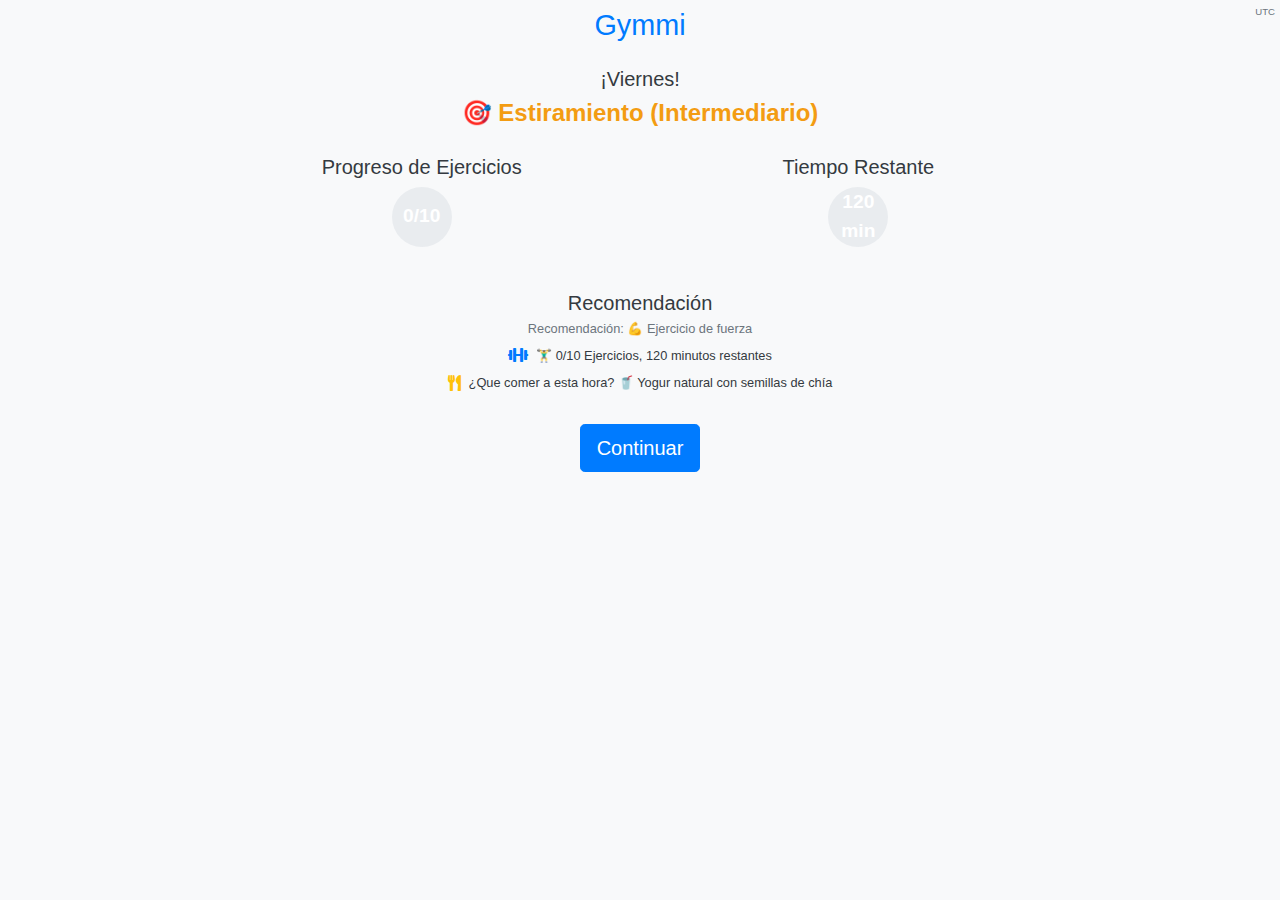
==== commit 20674844: "added dashboard and continue value" ====
--- a/index.html
+++ b/index.html
@@ -14,32 +14,41 @@
     <div class="container-fluid p-0">
         <!-- Rediseño del encabezado para ser más pequeño y minimalista -->
         <div class="header text-center py-2 position-relative">
-            <h2 class="position-relative m-0" style="z-index: 1; font-size: 1.8rem;">Plan de Ejercicios y Alimentación</h2>
+            <h2 class="position-relative m-0" style="z-index: 1; font-size: 1.8rem;">Gymmi</h2>
+            <div id="timeZoneDisplay" class="position-absolute text-muted" style="top: 0; right: 0; padding: 5px; color: rgba(0, 0, 0, 0.1); font-size: 0.6rem;">
+                <!-- Mostrar zona horaria aquí -->
+            </div>
         </div>
-        
+
         <!-- Pantalla del Dashboard -->
         <div id="dashboardScreen">
             <!-- Dashboard principal -->
             <div class="row justify-content-center mb-4">
+                <div class="col-md-4 text-center">
+                    <h5 class="mb-1" id="todayDayTitle"></h5>
+                    <div id="objectiveAnimationContainer">
+                        <p id="objectiveText" class="objective-animated pulse-animation mb-0">🎯 General (Principiante)</p>
+                    </div>
+                </div>
+            </div>
+            <div class="row justify-content-center mb-4 d-flex flex-wrap">
                 <!-- Sección de progreso -->
-                <div class="col-md-3 text-center">
+                <div class="col-6 col-md-4 text-center">
                     <h5>Progreso de Ejercicios</h5>
                     <div class="progress-container d-flex justify-content-center">
                         <div class="progress-circle small-circle" id="exerciseProgressCircle">
                             <div class="circle-text" id="exerciseProgressText">4/4</div>
                         </div>
                     </div>
-                    <p>Objetivo de Ejercicios Hoy</p>
                 </div>
 
-                <div class="col-md-3 text-center">
+                <div class="col-6 col-md-4 text-center">
                     <h5>Tiempo Restante</h5>
                     <div class="progress-container d-flex justify-content-center">
                         <div class="progress-circle small-circle" id="timeProgressCircle">
                             <div class="circle-text" id="timeProgressText">0 min</div>
                         </div>
                     </div>
-                    <p>Tiempo Restante</p>
                 </div>
             </div>
 
@@ -60,19 +69,9 @@
                 </div>
             </div>
 
-            <!-- Sección de objetivos -->
-            <div class="row justify-content-center mb-4">
-                <div class="col-md-4 text-center">
-                    <h5 class="mb-1">Objetivo:</h5>
-                    <div id="objectiveAnimationContainer">
-                        <p id="objectiveText" class="objective-animated pulse-animation mb-0">🎯 General (Principiante)</p>
-                    </div>
-                </div>
-            </div>
-
             <!-- Botón para iniciar ejercicios -->
             <div class="text-center">
-                <button id="startExerciseButton" class="btn btn-primary btn-lg">Iniciar Ejercicio</button>
+                <button id="startExerciseButton" class="btn btn-primary btn-lg">Continuar</button>
             </div>
         </div>
 
@@ -132,15 +131,34 @@
     <script src="js/renderFoodItem.js"></script>
 
     <script>
-        document.getElementById('startExerciseButton').addEventListener('click', function () {
+        // Función para mostrar la lista de ejercicios y comidas
+        function showListScreen() {
             document.getElementById('dashboardScreen').style.display = 'none';
             document.getElementById('listScreen').style.display = 'block';
-        });
+        }
+
+        // Manejadores de eventos para cambiar de pantallas
+        document.getElementById('startExerciseButton').addEventListener('click', showListScreen);
 
         document.getElementById('backButton').addEventListener('click', function () {
             document.getElementById('dashboardScreen').style.display = 'block';
             document.getElementById('listScreen').style.display = 'none';
+            initializeDayTitle(); // Actualizar el título al volver al dashboard
         });
+
+        // Detectar scroll hacia arriba para cambiar de pantalla
+        let lastScrollTop = window.pageYOffset || document.documentElement.scrollTop;
+        window.addEventListener('scroll', function () {
+            let currentScrollTop = window.pageYOffset || document.documentElement.scrollTop;
+            if (currentScrollTop < lastScrollTop) {
+                // Si el usuario se desplaza hacia arriba, muestra la lista
+                showListScreen();
+            }
+            lastScrollTop = currentScrollTop <= 0 ? 0 : currentScrollTop; // Evitar valores negativos
+        });
+
+        // Inicializa el título del día
+        initializeDayTitle();
     </script>
 </body>
 
--- a/css/styles.css
+++ b/css/styles.css
@@ -240,6 +240,7 @@
         justify-content: space-around; /* Espacio entre los círculos */
         width: 100%; /* Asegura que ocupen el ancho completo */
         margin-bottom: 10px; /* Reduce el margen para pantallas pequeñas */
+        flex-wrap: nowrap;
     }
 
     .progress-circle,
